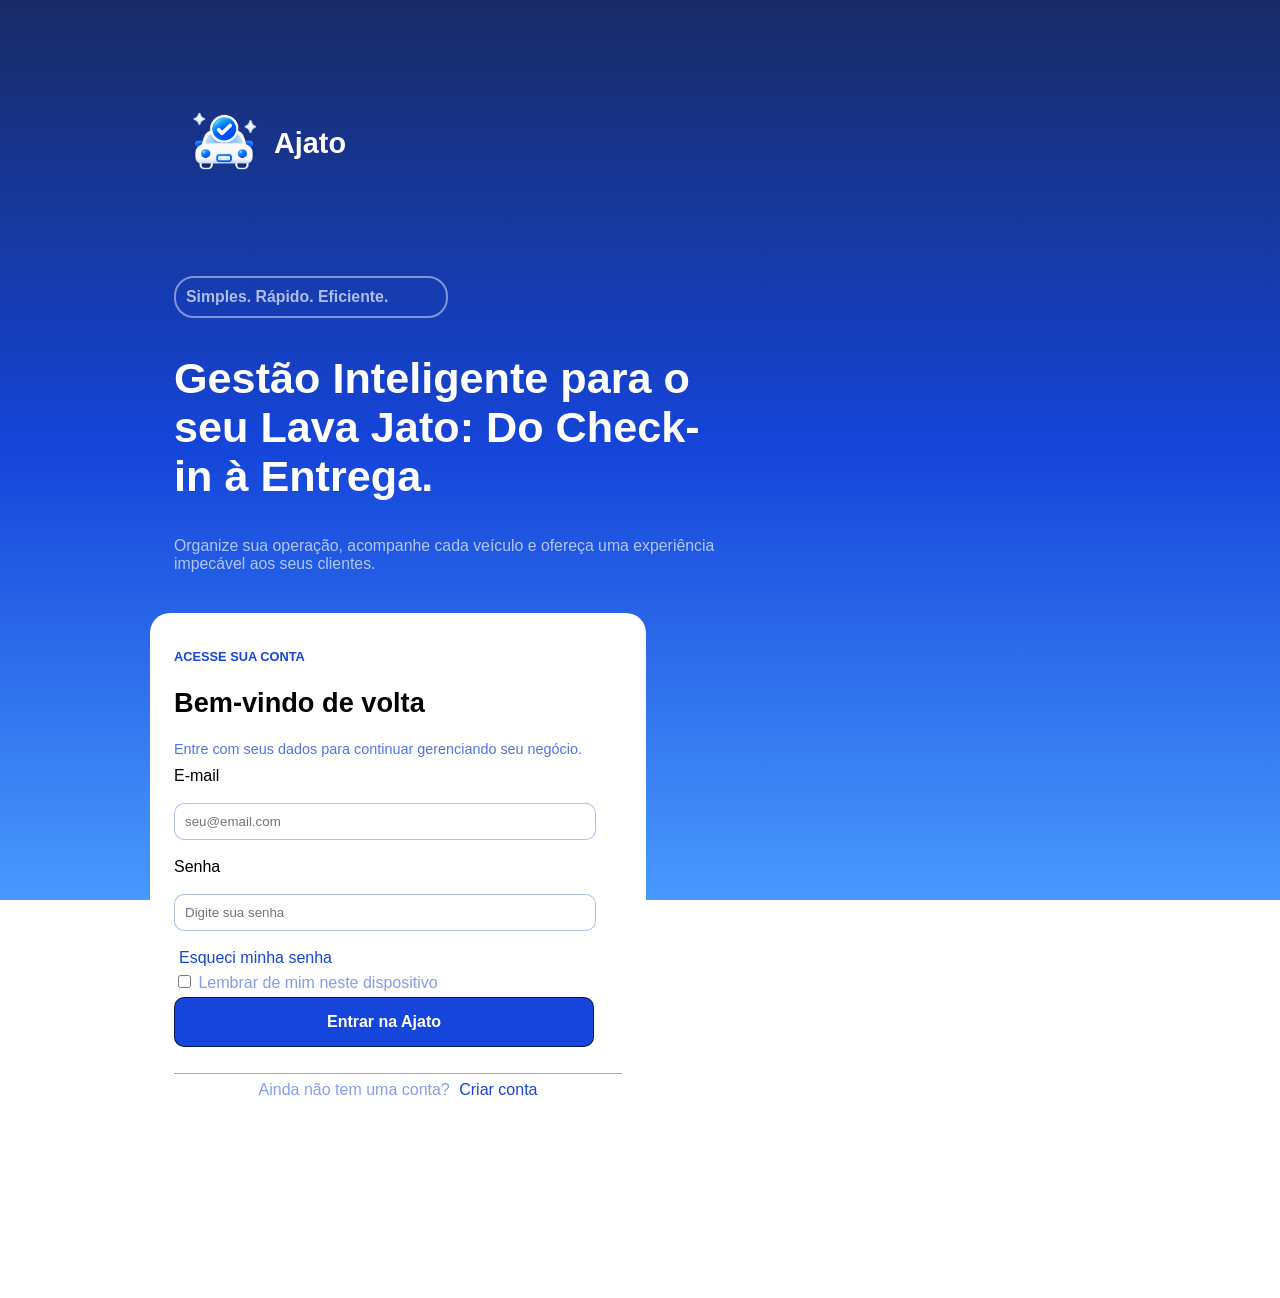
==== html/index.html @ e6a670c3 "Construção do CSS. Construção do CSS e criação de HTML que estava faltando." ====
<!DOCTYPE html>
<html lang="pt-BR">

<head>
    <meta charset="UTF-8">
    <meta name="viewport" content="width=device-width, initial-scale=1.0">
    <title>Login | Ajato</title>
    <link rel="stylesheet" href="../css/all.css" media="all">
</head>

<body>
    <main>
        <section id="apresentacao">
            <div id="logo">
                <img src="../assets/img/logo-ajato.png" width="100" height="100" alt="Símbolo da Ajato">
                <span id="ajato">Ajato</span>
            </div>

            <div  id="caixa">
                <p>Simples. Rápido. Eficiente.</p>
            </div>

            <h1>Gestão Inteligente para o seu Lava Jato:
                <span>Do Check-in à Entrega.</span>
            </h1>

            <p>
                Organize sua operação, acompanhe cada veículo
                e ofereça uma experiência impecável aos seus clientes.
            </p>
        </section>

        <section id="forms">
            <p id="p1">ACESSE SUA CONTA</p>
            <h2>Bem-vindo de volta</h2>

            <p id="p2">Entre com seus dados para continuar gerenciando seu negócio.</p>

            <form method="post" action="#" autocomplete="on">
                <div class="texto">
                    <label for="email">E-mail</label>
                    <input type="email" id="email" name="email" placeholder="seu@email.com"autocomplete='email' required>
                </div>
                
                <div class="texto">
                    <label for="senha">Senha</label>
                    <input type="password" id="senha" name="senha" minlength="8" placeholder="Digite sua senha" required>
                </div>

                <a href="senha.html">Esqueci minha senha</a>

                <div id="check">
                    <input type="checkbox" id="lembrar">
                    <label for="lembrar">Lembrar de mim neste dispositivo</label>
                </div>

                <button type="submit">Entrar na Ajato</button>
                <p id="p3">Ainda não tem uma conta? <a href="cadastro.html">Criar conta</a></p>
            </form>

        </section>
    </main>

    <footer>
        <small>
            &copy; 2026 Ajato. Gestão que acelera resultados.
        </small>
    </footer>
</body>
</html>
---- css/all.css ----
@charset "UTF-8";

body {
    background-image: linear-gradient(to bottom, #182B66, #1545DA, #4899FF);
    margin: 0px;
    padding: 0px;
    font-family: sans-serif;
    background-repeat: no-repeat;
    height: 100vh;
    background-size: cover;
    background-attachment: fixed;
}

main {
    color: white;
    display: flex;
    justify-content: space-between;
    flex-wrap: wrap;
    padding: 65px 150px;
    border-radius: 10px;
}

section#apresentacao {
    padding: 24px;
    font-size: 1.8em;
    width: 550px;
}

div#logo {
    margin-bottom: 80px;
}

span#ajato {
    position: absolute;
    transform: translate(0px, 38px);
    font-weight: bold;
}

div#caixa > p {
    color: rgba(255, 255, 255, 0.655);
    border: 2px solid rgba(255, 255, 255, 0.455);
    border-radius: 20px;
    padding: 10px;
    font-size: .55em;
    font-weight: bold;
    width: 250px;
}

section#apresentacao > p {
    font-size: .55em;
    color: rgba(255, 255, 255, 0.655);
}

section#forms {
    border-radius: 20px;
    color: black;
    background-color: white;
    padding: 24px;
    width: 448px;
    height: 554px;
}

p#p1 {
    font-size: .8em;
    font-weight: bold;
    color: #1545DA;
}

h2 {
    font-size: 1.7em;
    font-weight: bold
}

p#p2 {
    font-size: .9em;
    color: #1546dabf;
    margin-bottom: 10px;
}

div.texto > input {
    display: block;
    color: #1546da86;
    border: 1px solid #1546da57;
    border-radius: 10px;
    width: 400px;
    padding: 10px;
    margin: 18px 0px;
}

div.texto > input [placeholder] {
    font-size: 6em;
}

a {
    text-decoration: none;
    color: #1545DA;
    padding-left: 5px;
}

a:hover {
    color: #182B66;
    padding-left: 5px;
}

div#check {
    margin: 5px 0px;
}

div#check > label {
    cursor: pointer;
    color: #1546da86;
}

button {
    cursor: pointer;
    font-weight: bold;
    font-size: 1em;
    background-color: #1545DA;
    width: 420px;
    padding: 15px;
    border: 1px solid rgba(0, 0, 0, 0.655);
    border-radius: 10px;
    color: white;
    margin-bottom: 10px;
}

button:hover {
    transform: translate(0px, -3px);
    background-color: #182B66;
}

p#p3 {
    color: #1546da86;
    border-top: 1px solid rgba(0, 0, 0, 0.321);
    padding-top: 7px;
    text-align: center;
}

footer {
    padding-left: 173px;
    color: white;
}
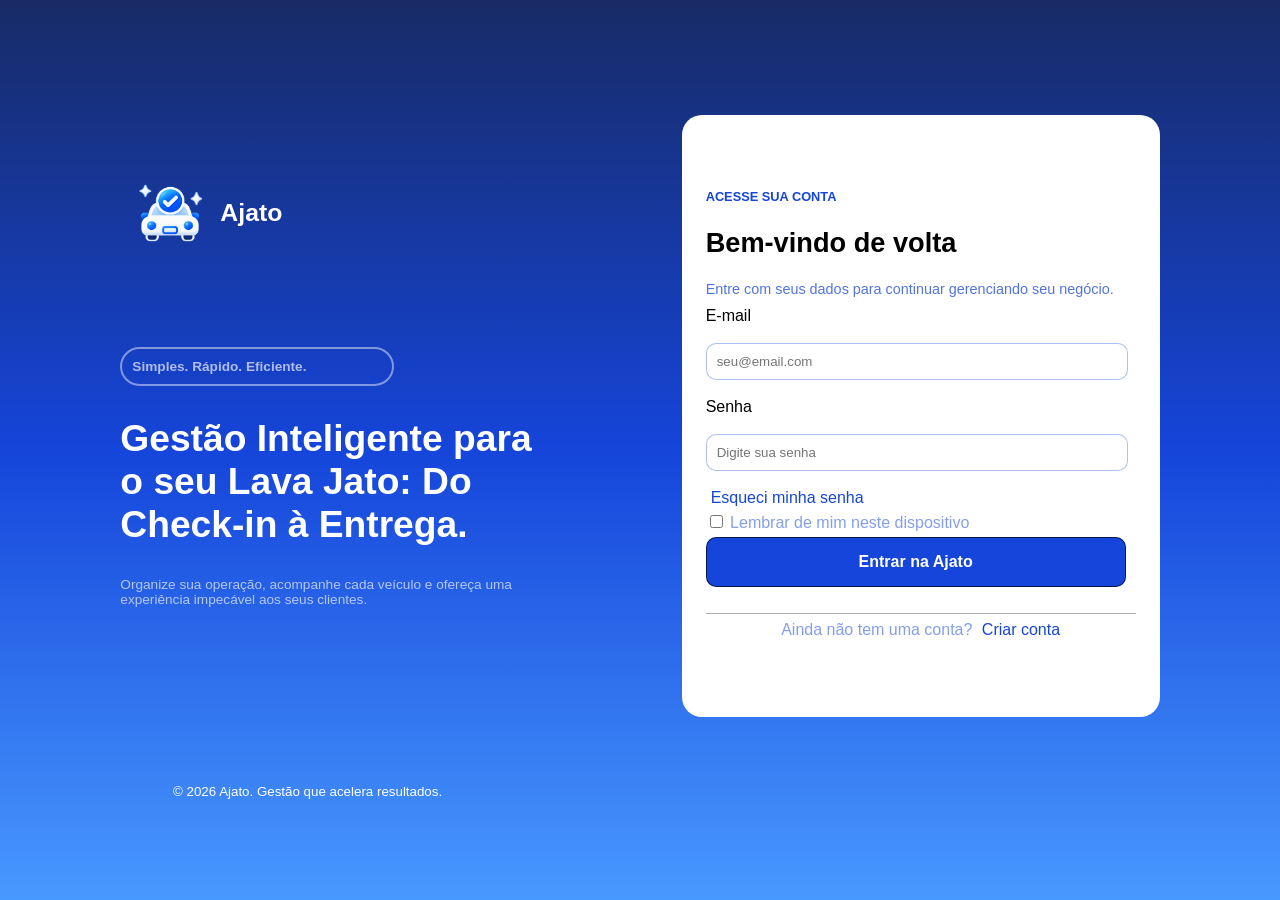
==== commit b18310e1: "Responsividade do CSS Responsividade do CSS e adição do favicon." ====
--- a/html/index.html
+++ b/html/index.html
@@ -6,6 +6,7 @@
     <meta name="viewport" content="width=device-width, initial-scale=1.0">
     <title>Login | Ajato</title>
     <link rel="stylesheet" href="../css/all.css" media="all">
+    <link rel="shortcut icon" href="../assets/img/favicon.ico" type="image/x-icon">
 </head>
 
 <body>
@@ -29,6 +30,8 @@
                 e ofereça uma experiência impecável aos seus clientes.
             </p>
         </section>
+
+        <div id="espaco"></div>
 
         <section id="forms">
             <p id="p1">ACESSE SUA CONTA</p>
--- a/css/all.css
+++ b/css/all.css
@@ -1,4 +1,5 @@
 @charset "UTF-8";
+
 
 body {
     background-image: linear-gradient(to bottom, #182B66, #1545DA, #4899FF);
@@ -14,16 +15,20 @@
 main {
     color: white;
     display: flex;
-    justify-content: space-between;
+    justify-content: space-around;
+    padding: 65px 100px;
+    border-radius: 10px;
     flex-wrap: wrap;
-    padding: 65px 150px;
-    border-radius: 10px;
-}
+}
+
 
 section#apresentacao {
-    padding: 24px;
-    font-size: 1.8em;
+
+    font-size: 1.55em;
     width: 550px;
+    flex-basis: 430px;
+    align-content: center;
+    align-items: center;
 }
 
 div#logo {
@@ -51,12 +56,19 @@
     color: rgba(255, 255, 255, 0.655);
 }
 
+div#espaco {
+    flex-basis: 50px;
+    flex-shrink: 1;
+}
+
 section#forms {
     border-radius: 20px;
     color: black;
     background-color: white;
     padding: 24px;
-    width: 448px;
+    flex-basis: 430px;
+    margin-top: 50px;
+    align-content: center;
     height: 554px;
 }
 
@@ -139,4 +151,59 @@
 footer {
     padding-left: 173px;
     color: white;
-}+}
+
+@media screen and (max-width: 576px) {
+    main {
+        padding: 15px 12px;
+        flex-wrap: wrap;
+    }
+
+    section#apresentacao {
+        flex-basis: 375px; 
+        font-size: 1.2em;   
+    }
+
+    div#logo {
+        margin-bottom: 20px;
+    }
+
+    div#caixa > p {
+        font-size: .8em;
+        width: 200px;
+    }
+
+    div#espaco {
+        flex-basis: 0px;
+    }
+
+    section#apresentacao > p {
+        font-size: .9em;
+    }
+
+    section#forms {
+        flex-basis: 375px;
+        padding: 20px;
+    }
+}
+
+@media screen and (min-width: 577px) and (max-width: 768px) {
+    main {
+        padding: 0px 0px;
+        flex-flow: column wrap;
+    }
+
+    section#apresentacao{
+        align-items: center;
+        align-self: center;
+    }
+
+    div#espaco {
+        flex-basis: 0px;
+    }
+    
+    section#forms {
+        align-self: center;
+        align-items: center;
+    }
+}
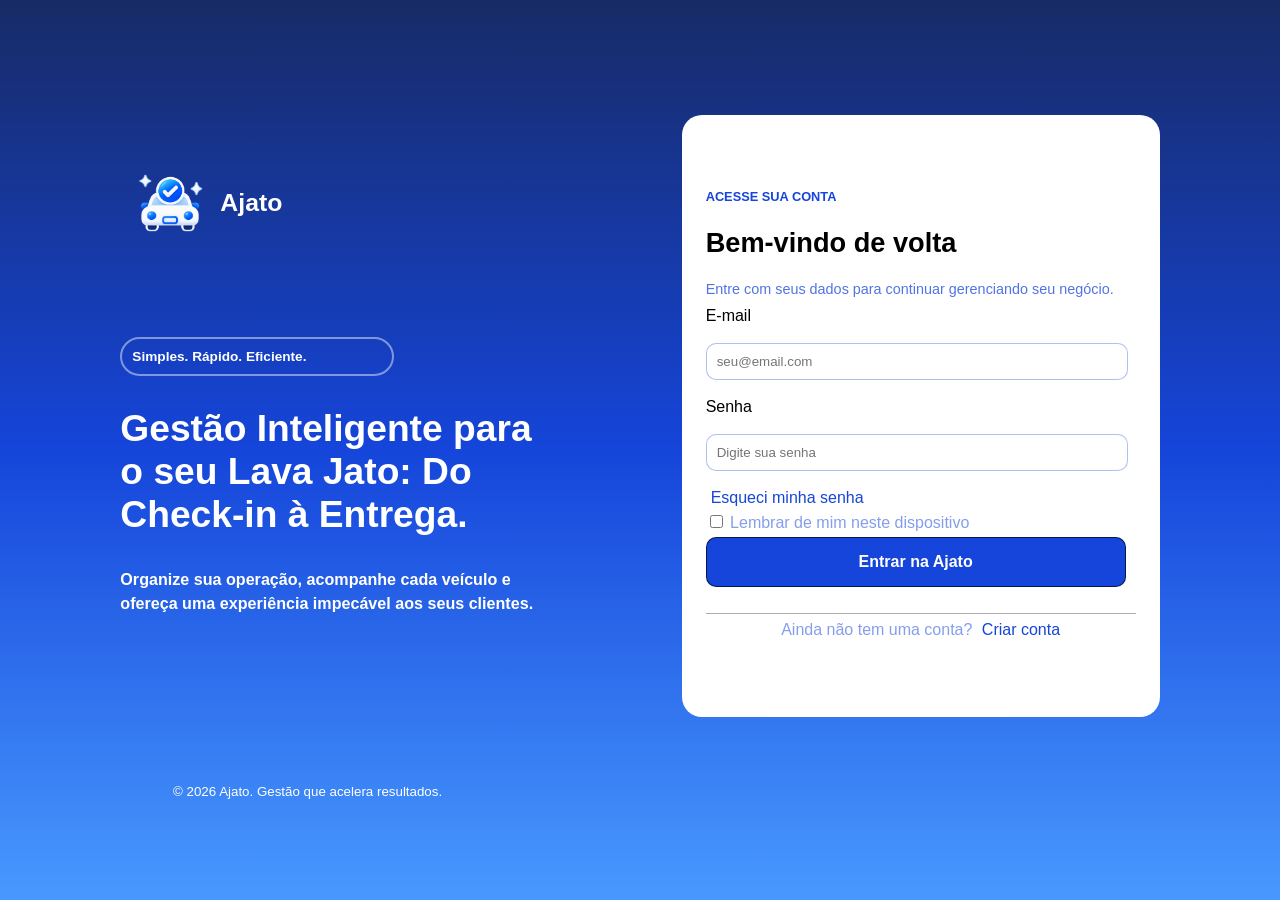
==== commit 6e5b74f9: "Começo do código Alteração na organização das pastas e adição de novas." ====
--- a/html/index.html
+++ b/html/index.html
@@ -39,7 +39,7 @@
 
             <p id="p2">Entre com seus dados para continuar gerenciando seu negócio.</p>
 
-            <form method="post" action="#" autocomplete="on">
+            <form method="get" action="painel/inicio.html" autocomplete="on">
                 <div class="texto">
                     <label for="email">E-mail</label>
                     <input type="email" id="email" name="email" placeholder="seu@email.com"autocomplete='email' required>
@@ -50,7 +50,7 @@
                     <input type="password" id="senha" name="senha" minlength="8" placeholder="Digite sua senha" required>
                 </div>
 
-                <a href="senha.html">Esqueci minha senha</a>
+                <a href="login/senha.html">Esqueci minha senha</a>
 
                 <div id="check">
                     <input type="checkbox" id="lembrar">
@@ -58,7 +58,7 @@
                 </div>
 
                 <button type="submit">Entrar na Ajato</button>
-                <p id="p3">Ainda não tem uma conta? <a href="cadastro.html">Criar conta</a></p>
+                <p id="p3">Ainda não tem uma conta? <a href="login/cadastro.html">Criar conta</a></p>
             </form>
 
         </section>
--- a/css/all.css
+++ b/css/all.css
@@ -42,7 +42,8 @@
 }
 
 div#caixa > p {
-    color: rgba(255, 255, 255, 0.655);
+    color: white;
+    font-weight: bold;
     border: 2px solid rgba(255, 255, 255, 0.455);
     border-radius: 20px;
     padding: 10px;
@@ -52,8 +53,10 @@
 }
 
 section#apresentacao > p {
-    font-size: .55em;
-    color: rgba(255, 255, 255, 0.655);
+    font-size: .65em;
+    color: white;
+    font-weight: bold;
+    line-height: 1.5em;
 }
 
 div#espaco {
